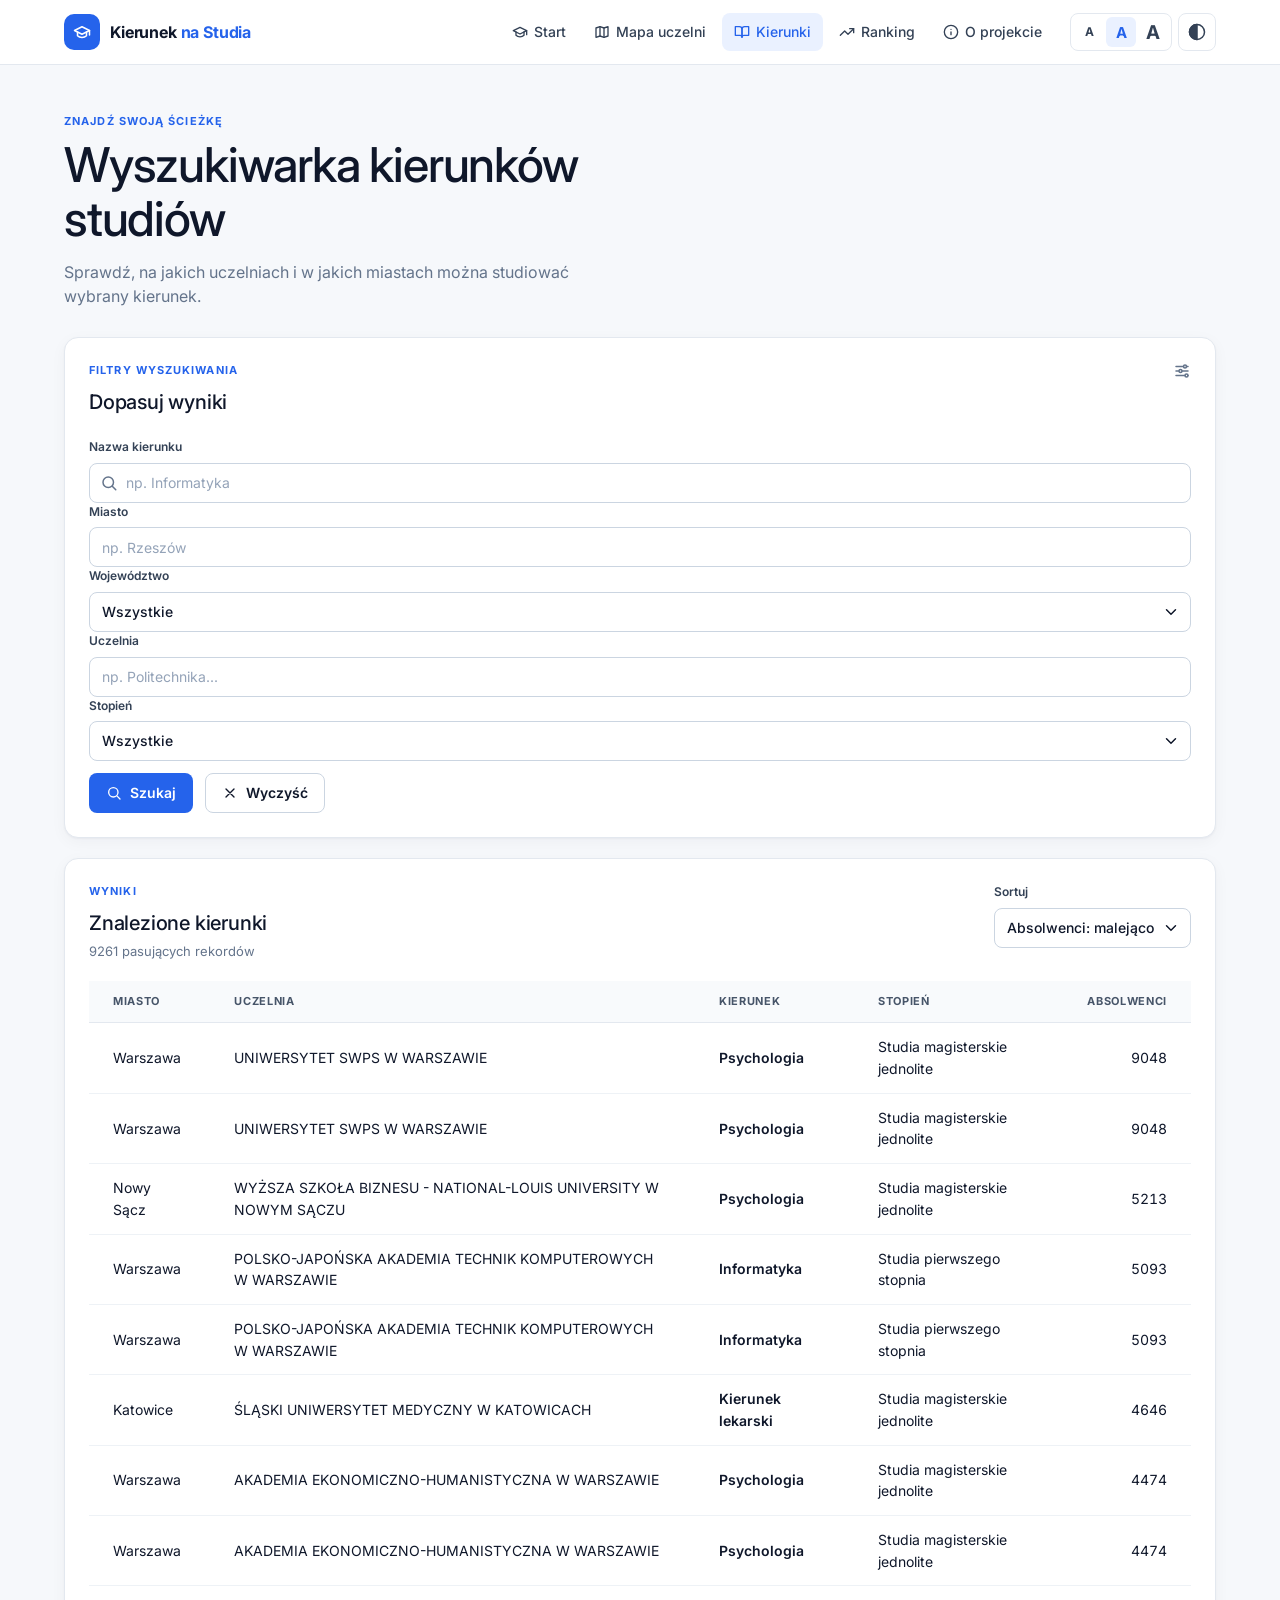
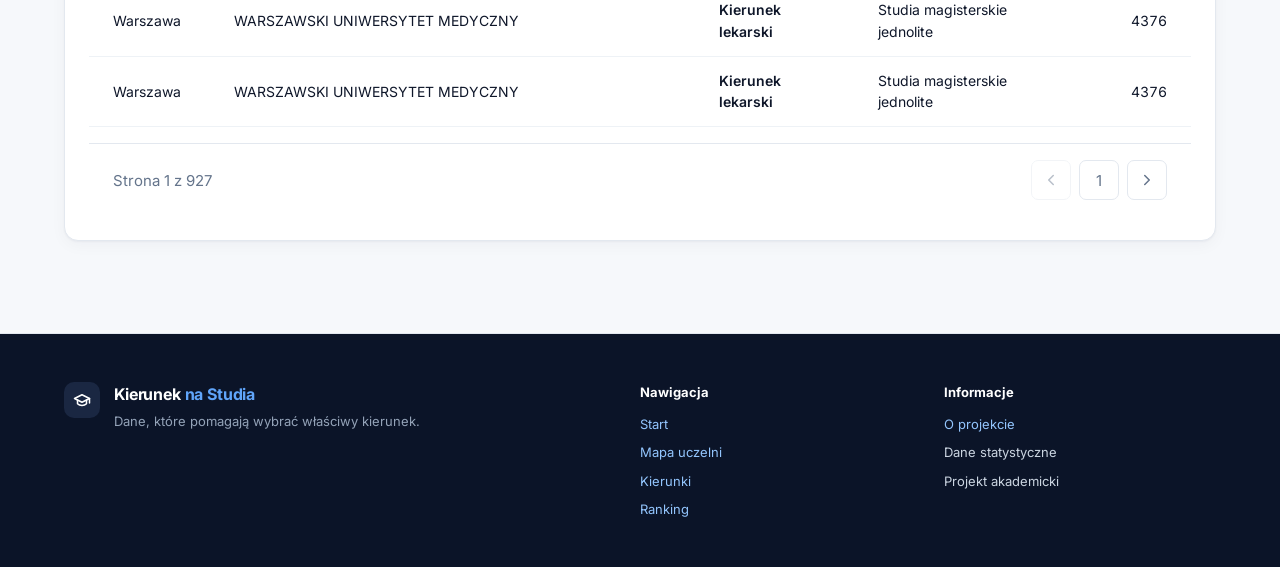
==== kierunki.html @ 45637547 "Add files via upload" ====
<!DOCTYPE html>
<html lang="pl">
<head>
  <meta charset="UTF-8" />
  <meta name="viewport" content="width=device-width, initial-scale=1.0" />
  <meta name="description" content="Wyszukiwarka kierunków studiów w Polsce – filtruj według miast, stopni oraz uczelni." />
  <meta name="theme-color" content="#2563eb" />
  <title>Kierunki studiów – Kierunek na Studia</title>
  <link rel="preconnect" href="https://fonts.googleapis.com" />
  <link rel="preconnect" href="https://fonts.gstatic.com" crossorigin />
  <link href="https://fonts.googleapis.com/css2?family=Inter:wght@400;500;600;700&display=swap" rel="stylesheet" />
  <link rel="stylesheet" href="style.css" />
</head>
<body>
  <svg xmlns="http://www.w3.org/2000/svg" style="display:none" aria-hidden="true">
    <symbol id="i-cap" viewBox="0 0 24 24"><path d="M22 10 12 5 2 10l10 5 10-5Z"/><path d="M6 12v5c3 3 9 3 12 0v-5"/><path d="M22 10v6"/></symbol>
    <symbol id="i-map" viewBox="0 0 24 24"><path d="M9 4 3 6v14l6-2 6 2 6-2V4l-6 2-6-2Z"/><path d="M9 4v14M15 6v14"/></symbol>
    <symbol id="i-book" viewBox="0 0 24 24"><path d="M2 4h6a4 4 0 0 1 4 4v12a3 3 0 0 0-3-3H2Z"/><path d="M22 4h-6a4 4 0 0 0-4 4v12a3 3 0 0 1 3-3h7Z"/></symbol>
    <symbol id="i-trend" viewBox="0 0 24 24"><path d="m22 7-8.5 8.5-5-5L2 17"/><path d="M16 7h6v6"/></symbol>
    <symbol id="i-info" viewBox="0 0 24 24"><circle cx="12" cy="12" r="10"/><path d="M12 16v-4M12 8h.01"/></symbol>
    <symbol id="i-search" viewBox="0 0 24 24"><circle cx="11" cy="11" r="7"/><path d="m21 21-4.3-4.3"/></symbol>
    <symbol id="i-x" viewBox="0 0 24 24"><path d="M18 6 6 18M6 6l12 12"/></symbol>
    <symbol id="i-file" viewBox="0 0 24 24"><path d="M14 2H6a2 2 0 0 0-2 2v16a2 2 0 0 0 2 2h12a2 2 0 0 0 2-2V8Z"/><path d="M14 2v6h6M8 13h8M8 17h5"/></symbol>
    <symbol id="i-sliders" viewBox="0 0 24 24"><path d="M4 6h10M18 6h2M4 12h4M12 12h8M4 18h12M20 18h0"/><circle cx="16" cy="6" r="2"/><circle cx="10" cy="12" r="2"/><circle cx="18" cy="18" r="2"/></symbol>
    <symbol id="i-alert" viewBox="0 0 24 24"><circle cx="12" cy="12" r="10"/><path d="M12 8v4M12 16h.01"/></symbol>
    <symbol id="i-contrast" viewBox="0 0 24 24"><circle cx="12" cy="12" r="10"/><path d="M12 2a10 10 0 0 0 0 20Z" fill="currentColor"/></symbol>
  </svg>

  <a class="skip-link" href="#main">Przejdź do treści</a>

  <header class="site-header">
    <div class="container header-inner">
      <a href="index.html" class="brand" aria-label="Kierunek na Studia – strona główna">
        <span class="brand-logo"><svg class="icon"><use href="#i-cap"/></svg></span>
        <span class="brand-name">Kierunek <span class="accent">na Studia</span></span>
      </a>
      <nav id="main-nav" class="main-nav" aria-label="Główna nawigacja">
        <a href="index.html" data-route="start"><svg class="icon"><use href="#i-cap"/></svg>Start</a>
        <a href="mapa.html" data-route="mapa"><svg class="icon"><use href="#i-map"/></svg>Mapa uczelni</a>
        <a href="kierunki.html" class="active" data-route="kierunki"><svg class="icon"><use href="#i-book"/></svg>Kierunki</a>
        <a href="ranking.html" data-route="ranking"><svg class="icon"><use href="#i-trend"/></svg>Ranking</a>
        <a href="o-projekcie.html" data-route="o-projekcie"><svg class="icon"><use href="#i-info"/></svg>O projekcie</a>
      </nav>
      <div class="header-actions">
        <div class="a11y-tools">
          <div class="text-size" role="group" aria-label="Rozmiar tekstu">
            <button type="button" data-size="small" aria-pressed="false" aria-label="Mniejszy tekst" title="Mniejszy tekst">A</button>
            <button type="button" data-size="normal" aria-pressed="true" aria-label="Domyślny rozmiar tekstu" title="Domyślny rozmiar tekstu">A</button>
            <button type="button" data-size="large" aria-pressed="false" aria-label="Większy tekst" title="Większy tekst">A</button>
          </div>
          <button type="button" class="contrast-btn" id="contrast-toggle" aria-pressed="false" aria-label="Wersja kontrastowa" title="Wersja kontrastowa">
            <svg class="icon"><use href="#i-contrast"/></svg>
          </button>
        </div>
        <button class="nav-toggle" aria-expanded="false" aria-controls="main-nav" aria-label="Otwórz menu">
          <span></span><span></span><span></span>
        </button>
      </div>
    </div>
  </header>

  <main id="main">
    <section class="page" id="page-kierunki" data-page="kierunki">
      <div class="container">
        <header class="page-head">
          <p class="eyebrow">Znajdź swoją ścieżkę</p>
          <h1 class="page-title">Wyszukiwarka kierunków studiów</h1>
          <p class="lead">Sprawdź, na jakich uczelniach i w jakich miastach można studiować wybrany kierunek.</p>
        </header>

        <div class="alert data-alert" role="status" hidden></div>

        <article class="card">
          <div class="card-head">
            <div>
              <p class="eyebrow">Filtry wyszukiwania</p>
              <h2 class="card-title">Dopasuj wyniki</h2>
            </div>
            <svg class="icon muted"><use href="#i-sliders"/></svg>
          </div>
          <form class="filters filters-major" id="major-form">
            <div class="field">
              <label for="input-kierunek">Nazwa kierunku</label>
              <div class="input-icon">
                <svg class="icon muted"><use href="#i-search"/></svg>
                <input id="input-kierunek" type="text" placeholder="np. Informatyka" />
              </div>
            </div>
            <div class="field">
              <label for="maj-city">Miasto</label>
              <input type="text" id="maj-city" list="list-miasta" placeholder="np. Rzeszów" />
              <datalist id="list-miasta"></datalist>
            </div>
            <div class="field">
              <label for="maj-woj">Województwo</label>
              <select id="maj-woj"><option value="">Wszystkie</option></select>
            </div>
            <div class="field">
              <label for="maj-uni">Uczelnia</label>
              <input type="text" id="maj-uni" list="list-uczelnie" placeholder="np. Politechnika..." />
              <datalist id="list-uczelnie"></datalist>
            </div>
            <div class="field">
              <label for="maj-deg">Stopień</label>
              <select id="maj-deg">
                <option value="">Wszystkie</option>
                <option value="I stopnia">I stopnia</option>
                <option value="II stopnia">II stopnia</option>
                <option value="Jednolite magisterskie">Jednolite magisterskie</option>
              </select></div>
            <div class="filter-actions">
              <button type="submit" class="btn btn-primary">
                <svg class="icon"><use href="#i-search"/></svg>Szukaj
              </button>
              <button type="button" class="btn btn-outline" id="maj-clear">
                <svg class="icon"><use href="#i-x"/></svg>Wyczyść
              </button>
            </div>
          </form>
        </article>

        <article class="card">
          <div class="card-head">
            <div>
              <p class="eyebrow">Wyniki</p>
              <h2 class="card-title">Znalezione kierunki</h2>
              <p class="card-sub" id="maj-count">Brak wczytanych rekordów</p>
            </div>
            <div class="field sort-field">
              <label for="maj-sort">Sortuj</label>
              <select id="maj-sort">
                <option value="students-desc">Absolwenci: malejąco</option>
                <option value="students-asc">Absolwenci: rosnąco</option>
                <option value="name-asc">Kierunek: A–Z</option>
                <option value="city-asc">Miasto: A–Z</option>
              </select>
            </div>
          </div>
          <div class="table-wrap">
            <table class="table">
              <thead><tr><th>Miasto</th><th>Uczelnia</th><th>Kierunek</th><th>Stopień</th><th class="num">Absolwenci</th></tr></thead>
              <tbody id="maj-tbody"></tbody>
            </table>
          </div>
          <div class="empty" id="maj-empty">
            <span class="empty-icon"><svg class="icon"><use href="#i-file"/></svg></span>
            <p class="empty-title">Brak pasujących kierunków</p>
            <p class="empty-text">Zmień filtry lub dodaj źródłowy plik danych.</p>
          </div>
          <div class="pagination" data-pager="maj"></div>
        </article>
      </div>
    </section>
  </main>

  <footer class="site-footer">
    <div class="container footer-inner">
      <div class="footer-brand">
        <span class="brand-logo dark"><svg class="icon"><use href="#i-cap"/></svg></span>
        <div>
          <p class="brand-name light">Kierunek <span class="accent">na Studia</span></p>
          <p class="footer-text">Dane, które pomagają wybrać właściwy kierunek.</p>
        </div>
      </div>
      <nav aria-label="Nawigacja w stopce">
        <h2 class="footer-heading">Nawigacja</h2>
        <ul>
          <li><a href="index.html">Start</a></li>
          <li><a href="mapa.html">Mapa uczelni</a></li>
          <li><a href="kierunki.html">Kierunki</a></li>
          <li><a href="ranking.html">Ranking</a></li>
        </ul>
      </nav>
      <div>
        <h2 class="footer-heading">Informacje</h2>
        <ul>
          <li><a href="o-projekcie.html">O projekcie</a></li>
          <li><span>Dane statystyczne</span></li>
          <li><span>Projekt akademicki</span></li>
        </ul>
      </div>
    </div>
  </footer>

  <template id="alert-template">
    <svg class="icon"><use href="#i-alert"/></svg>
    <div>
      <p class="alert-title">Plik danych nie jest jeszcze dostępny</p>
      <p class="alert-text">Nie udało się wczytać pliku <code>dane_studenci.json</code>. Umieść go obok strony i uruchom ją przez lokalny serwer.</p>
    </div>
  </template>

  <script src="scrypt.js" defer></script>
</body>
</html>
---- style.css ----
:root {
  --bg: #f6f8fb;
  --surface: #ffffff;
  --border: #e3e8ef;
  --text: #0f172a;
  --muted: #64748b;
  --primary: #2563eb;
  --primary-dark: #1d4ed8;
  --primary-soft: #eaf1ff;
  --success: #16a34a;
  --warn-bg: #fff9e6;
  --warn-border: #f5d77a;
  --warn-text: #92400e;
  --danger: #dc2626;
  --footer: #0b1428;
  --radius: 14px;
  --radius-sm: 8px;
  --shadow: 0 1px 2px rgba(15, 23, 42, 0.04), 0 4px 16px rgba(15, 23, 42, 0.04);
  --text-scale: 1;
}

/* ROZMIARY CZCIONKI DLA Dostępności (obsługiwane przez HTML class="font-...") */
html.font-small { font-size: 14px; }
html.font-normal { font-size: 16px; }
html.font-large { font-size: 18px; }

html[data-text-size="small"] { --text-scale: 0.9; }
html[data-text-size="large"] { --text-scale: 1.2; }

*, *::before, *::after { box-sizing: border-box; }

html { scroll-behavior: smooth; }

body {
  margin: 0;
  font-family: "Inter", system-ui, -apple-system, "Segoe UI", sans-serif;
  font-size: calc(15px * var(--text-scale));
  line-height: 1.55;
  color: var(--text);
  background: var(--bg);
  display: flex;
  flex-direction: column;
  min-height: 100vh;
  -webkit-font-smoothing: antialiased;
}

main { flex: 1; }

h1, h2, h3, p { margin: 0; }
a { color: inherit; text-decoration: none; }
button, input, select, textarea { font: inherit; color: inherit; }
code {
  font-family: ui-monospace, SFMono-Regular, Menlo, monospace;
  font-size: 0.85em;
  background: #eef2f7;
  padding: 1px 6px;
  border-radius: 4px;
}

.sr-only {
  position: absolute; width: 1px; height: 1px; padding: 0; margin: -1px;
  overflow: hidden; clip: rect(0, 0, 0, 0); white-space: nowrap; border: 0;
}

.skip-link {
  position: absolute; left: 16px; top: -48px; z-index: 100;
  background: var(--primary); color: #fff; padding: 8px 14px; border-radius: var(--radius-sm);
}
.skip-link:focus { top: 12px; }

:focus-visible { outline: 2px solid var(--primary); outline-offset: 2px; }

.icon {
  width: 18px; height: 18px; flex-shrink: 0;
  fill: none; stroke: currentColor; stroke-width: 2;
  stroke-linecap: round; stroke-linejoin: round;
}
.icon.muted { color: var(--muted); }

.container { width: 100%; max-width: calc(50vw + 560px); margin: 0 auto; padding: 0 24px; }

/* ---------- Header ---------- */
.site-header {
  position: sticky; top: 0; z-index: 50;
  background: rgba(255, 255, 255, 0.95);
  backdrop-filter: blur(8px);
  border-bottom: 1px solid var(--border);
}
.header-inner { display: flex; align-items: center; justify-content: space-between; height: 64px; position: relative; }

.brand { display: flex; align-items: center; gap: 10px; font-weight: 700; flex-shrink: 0; }
.brand-logo {
  width: 36px; height: 36px; border-radius: 10px;
  background: var(--primary); color: #fff;
  display: grid; place-items: center;
}
.brand-logo.dark { background: #1a2742; }
.brand-name { font-size: calc(16px * var(--text-scale)); font-weight: 700; letter-spacing: -0.01em; }
.brand-name.light { color: #fff; }
.accent { color: var(--primary); }
.site-footer .accent { color: #60a5fa; }

.main-nav { display: flex; gap: 4px; margin-left: auto; }

.header-actions { display: flex; align-items: center; gap: 8px; margin-left: 16px; }
.a11y-tools { display: flex; align-items: center; gap: 6px; }
.text-size {
  display: flex; align-items: center; gap: 2px; padding: 3px;
  border: 1px solid var(--border); border-radius: var(--radius-sm); background: var(--surface);
}
.text-size button, .contrast-btn {
  display: grid; place-items: center; min-width: 30px; height: 30px; padding: 0 4px;
  border: 0; border-radius: 6px; background: transparent; cursor: pointer;
  font-weight: 700; line-height: 1; color: #334155;
  transition: background-color .15s, color .15s;
}
.text-size button[data-size="small"] { font-size: 12px; }
.text-size button[data-size="normal"] { font-size: 15px; }
.text-size button[data-size="large"] { font-size: 19px; }
.text-size button:hover, .contrast-btn:hover { background: #f1f5f9; }
.text-size button[aria-pressed="true"], .contrast-btn[aria-pressed="true"] { background: var(--primary-soft); color: var(--primary); }
.contrast-btn { width: 38px; height: 38px; border: 1px solid var(--border); border-radius: var(--radius-sm); background: var(--surface); }

.main-nav a {
  display: flex; align-items: center; gap: 6px;
  padding: 8px 12px; border-radius: var(--radius-sm);
  font-size: calc(14px * var(--text-scale)); font-weight: 500; color: #334155;
  transition: background-color .15s, color .15s;
}
.main-nav a .icon { width: 16px; height: 16px; }
.main-nav a:hover { background: #f1f5f9; }
.main-nav a.active { background: var(--primary-soft); color: var(--primary); }

.nav-toggle {
  display: none; width: 40px; height: 40px; border: 1px solid var(--border);
  background: var(--surface); border-radius: var(--radius-sm); cursor: pointer;
  flex-direction: column; justify-content: center; align-items: center; gap: 4px;
}
.nav-toggle span { width: 18px; height: 2px; background: var(--text); border-radius: 2px; transition: transform .2s, opacity .2s; }
.nav-toggle.active span:nth-child(1) { transform: translateY(6px) rotate(45deg); }
.nav-toggle.active span:nth-child(2) { opacity: 0; }
.nav-toggle.active span:nth-child(3) { transform: translateY(-6px) rotate(-45deg); }

/* ---------- Page heads ---------- */
.page { padding: 48px 0 72px; }
.page-head { margin-bottom: 28px; max-width: 680px; }
.eyebrow {
  font-size: calc(11px * var(--text-scale)); font-weight: 700; letter-spacing: 0.1em;
  text-transform: uppercase; color: var(--primary); margin-bottom: 8px;
}
.page-title, .hero-title {
  font-size: calc(clamp(32px, 4.5vw, 48px) * var(--text-scale));
  font-weight: 500; letter-spacing: -0.025em; line-height: 1.12;
  margin-bottom: 14px;
}
.lead { color: var(--muted); font-size: calc(16px * var(--text-scale)); max-width: 560px; }

/* ---------- Hero ---------- */
.hero { display: grid; grid-template-columns: 1.15fr 1fr; gap: 40px; align-items: center; margin-bottom: 32px; }
.hero-search {
  display: flex; align-items: center; gap: 10px;
  margin-top: 24px; padding: 8px 8px 8px 16px;
  background: var(--surface); border: 1px solid var(--border);
  border-radius: 12px; box-shadow: var(--shadow); max-width: 560px;
}
.hero-search input[type="search"] { flex: 1; border: 0; box-shadow: none; outline: 0; background: transparent; min-width: 0; height: 34px; padding: 0; }
.hero-search:focus-within { border-color: var(--primary); box-shadow: 0 0 0 3px rgba(37, 99, 235, 0.15); }
.hero-checks { list-style: none; display: flex; flex-wrap: wrap; gap: 18px; padding: 0; margin: 16px 0 0; font-size: calc(13px * var(--text-scale)); color: #334155; }
.hero-checks li { display: flex; align-items: center; gap: 6px; }
.hero-checks .icon { width: 15px; height: 15px; color: var(--success); }

.hero-art { position: relative; height: 340px; display: grid; place-items: center; }
.ring { position: absolute; border-radius: 50%; border: 1.5px dashed #c7d6f5; }
.ring-1 { width: 320px; height: 320px; }
.ring-2 { width: 220px; height: 220px; border-style: solid; border-color: #e2eafa; background: radial-gradient(circle, #f2f6ff 0%, transparent 70%); }
.hero-tile {
  position: relative; width: 130px; height: 130px; border-radius: 30px;
  background: linear-gradient(145deg, #3b82f6, #1d4ed8);
  display: grid; place-items: center; color: #fff;
  box-shadow: 0 24px 50px -12px rgba(37, 99, 235, 0.55);
  transform: rotate(-6deg);
}
.hero-tile .icon { width: 44px; height: 44px; transform: rotate(6deg); }
.chip {
  position: absolute; display: flex; align-items: center; gap: 6px;
  background: var(--surface); border: 1px solid var(--border);
  padding: 7px 12px; border-radius: 10px; font-size: calc(12px * var(--text-scale)); font-weight: 600;
  box-shadow: var(--shadow);
  animation: float 5s ease-in-out infinite;
}
.chip .icon { width: 15px; height: 15px; color: var(--primary); }
.chip-1 { top: 30px; left: 6%; }
.chip-2 { top: 90px; right: 2%; animation-delay: -1.5s; }
.chip-3 { bottom: 40px; right: 18%; animation-delay: -3s; }
@keyframes float { 50% { transform: translateY(-6px); } }
@media (prefers-reduced-motion: reduce) { .chip { animation: none; } }

/* ---------- Alert ---------- */
.alert {
  display: flex; gap: 12px; align-items: flex-start;
  background: var(--warn-bg); border: 1px solid var(--warn-border);
  border-radius: 12px; padding: 14px 18px; margin-bottom: 24px;
}
.alert[hidden] { display: none; }
.alert > .icon { color: #d97706; margin-top: 2px; }
.alert-title { font-weight: 600; color: var(--warn-text); }
.alert-text { font-size: calc(13px * var(--text-scale)); color: #78552b; }
.alert-text code { background: rgba(217, 119, 6, 0.12); }


.card {
  background: var(--surface); border: 1px solid var(--border);
  border-radius: var(--radius); box-shadow: var(--shadow);
  padding: 24px; margin-bottom: 20px;
}
.card-flush { padding: 0; }
.card-body { padding: 24px; }
.card-head { display: flex; justify-content: space-between; align-items: flex-start; gap: 16px; margin-bottom: 20px; }
.card-title { font-size: calc(20px * var(--text-scale)); font-weight: 500; letter-spacing: -0.01em; }
.card-sub { font-size: calc(13px * var(--text-scale)); color: var(--muted); margin-top: 2px; }
.badge {
  background: var(--primary-soft); color: var(--primary);
  font-size: calc(12px * var(--text-scale)); font-weight: 600; padding: 4px 10px; border-radius: 999px;
}
.accent-icon { color: var(--primary); }

/* ---------- Start grid ---------- */
.start-grid { display: grid; grid-template-columns: minmax(0, 1fr) 320px; gap: 20px; align-items: start; }
.start-grid > .card { padding: 0; overflow: hidden; }
.start-grid > .card > .card-head { padding: 24px 24px 0; }
.side { display: flex; flex-direction: column; gap: 14px; }
.stat-card {
  display: flex; align-items: center; gap: 14px;
  background: var(--surface); border: 1px solid var(--border);
  border-radius: var(--radius); box-shadow: var(--shadow); padding: 18px 20px;
}
.stat-icon {
  width: 38px; height: 38px; border-radius: 10px; display: grid; place-items: center;
  background: var(--primary-soft); color: var(--primary);
}
.stat-label { font-size: calc(12px * var(--text-scale)); color: var(--muted); }
.stat-value { font-size: calc(18px * var(--text-scale)); font-weight: 700; letter-spacing: -0.01em; }
.top3-card { margin-bottom: 0; }
.top3-card .rank-chart { grid-template-columns: repeat(3, minmax(0, 1fr)); gap: 8px; }
.top3-card .rank-chart .rank-item { grid-template-rows: 18px 112px 20px minmax(3.2em, auto); gap: 4px; padding: 8px 2px; }
.top3-card .rank-chart .rank-name { overflow: hidden; text-overflow: ellipsis; white-space: nowrap; }

/* ---------- Forms / Filters ---------- */
.filters-grid {
  display: grid;
  grid-template-columns: repeat(auto-fit, minmax(200px, 1fr));
  gap: 16px;
  margin-bottom: 20px;
}
.filter-group { display: flex; flex-direction: column; gap: 6px; }
.filter-group label { font-size: calc(13px * var(--text-scale)); font-weight: 600; color: #334155; }
.filters-uni {
  display: grid;
  grid-template-columns: repeat(auto-fit, minmax(min(100%, 180px), 1fr));
  align-items: end;
  gap: 16px;
  padding: 24px;
}
.filters-uni .field-btn button { width: 100%; }
.filter-actions { display: flex; gap: 12px; margin-top: 12px; }

.field { display: flex; flex-direction: column; gap: 6px; min-width: 0; border: 0; padding: 0; margin: 0; }
.field label, .field legend { font-size: calc(12px * var(--text-scale)); font-weight: 600; color: #334155; padding: 0; }
.field legend { margin-bottom: 8px; }

input[type="text"], input[type="email"], input[type="search"], select, textarea {
  width: 100%; height: 40px; padding: 0 12px;
  background: var(--surface); border: 1px solid #cbd5e1; border-radius: var(--radius-sm);
  font-size: calc(14px * var(--text-scale)); transition: border-color .15s, box-shadow .15s;
}
textarea { height: auto; padding: 10px 12px; resize: vertical; min-height: 100px; }
select {
  appearance: none; cursor: pointer; font-weight: 500; padding-right: 36px;
  background-image: url("data:image/svg+xml,%3Csvg xmlns='http://www.w3.org/2000/svg' viewBox='0 0 24 24' fill='none' stroke='%230f172a' stroke-width='2' stroke-linecap='round'%3E%3Cpath d='m6 9 6 6 6-6'/%3E%3C/svg%3E");
  background-repeat: no-repeat; background-position: right 10px center; background-size: 18px;
}
select:disabled { background-color: #f8fafc; color: var(--muted); cursor: not-allowed; }
input:focus, select:focus, textarea:focus { outline: none; border-color: var(--primary); box-shadow: 0 0 0 3px rgba(37, 99, 235, 0.15); }
input::placeholder, textarea::placeholder { color: #94a3b8; }
.error { color: var(--danger); font-size: calc(12px * var(--text-scale)); min-height: 1em; margin: 0; }
.error:empty { display: none; }
.invalid { border-color: var(--danger) !important; }
.invalid:focus { box-shadow: 0 0 0 3px rgba(220, 38, 38, 0.16); }
.radio-group[aria-invalid="true"], .stars[aria-invalid="true"] { outline: 1px solid var(--danger); outline-offset: 4px; border-radius: var(--radius-sm); }

.input-with-icon, .input-icon { position: relative; width: 100%; }
.input-with-icon .input-icon { position: absolute; left: 11px; top: 50%; transform: translateY(-50%); width: 16px; height: 16px; color: var(--muted); }
.input-with-icon input { padding-left: 34px; }
.input-icon > .icon { position: absolute; left: 11px; top: 50%; transform: translateY(-50%); pointer-events: none; }
.input-icon input { padding-left: 36px; }

.btn {
  display: inline-flex; align-items: center; justify-content: center; gap: 8px;
  height: 40px; padding: 0 16px; border-radius: var(--radius-sm);
  font-size: calc(14px * var(--text-scale)); font-weight: 600; cursor: pointer; border: 1px solid transparent;
  transition: background-color .15s, border-color .15s;
}
.btn .icon { width: 16px; height: 16px; }
.btn-sm { height: 34px; padding: 0 14px; font-size: calc(13px * var(--text-scale)); }
.btn-primary { background: var(--primary); color: #fff; }
.btn-primary:hover { background: var(--primary-dark); }
.btn-secondary, .btn-outline { background: var(--surface); border-color: #cbd5e1; }
.btn-secondary:hover, .btn-outline:hover { background: #f8fafc; }
.btn-block { width: 100%; margin-top: 16px; }

/* ---------- Table ---------- */
.table-wrap { overflow-x: auto; width: 100%; }
.table { width: 100%; border-collapse: collapse; font-size: calc(14px * var(--text-scale)); min-width: 600px; }
.table th {
  text-align: left; font-size: calc(11px * var(--text-scale)); font-weight: 700; letter-spacing: 0.06em;
  text-transform: uppercase; color: #475569; background: #f8fafc;
  padding: 12px 24px; border-bottom: 1px solid var(--border); white-space: nowrap;
}
.table td { padding: 13px 24px; border-bottom: 1px solid #eef2f6; }
.table tbody tr:hover { background: #fafcff; }
.table .num { text-align: right; font-variant-numeric: tabular-nums; }
.table td.strong { font-weight: 600; }

/* ---------- Empty state ---------- */
.empty { text-align: center; padding: 40px 24px; }
.empty[hidden] { display: none; }
.empty-icon {
  width: 36px; height: 36px; border-radius: 10px; margin: 0 auto 12px;
  display: grid; place-items: center; background: var(--primary-soft); color: var(--primary);
}
.empty-icon .icon { width: 18px; height: 18px; }
.empty-title { font-weight: 600; margin-bottom: 4px; }
.empty-text { font-size: calc(13px * var(--text-scale)); color: var(--muted); max-width: 300px; margin: 0 auto; }

/* ---------- Map SVG Component ---------- */
.map-grid { display: grid; grid-template-columns: minmax(0, 1.65fr) minmax(0, 1fr); gap: 20px; align-items: start; }
.map-grid > * { min-width: 0; }
.region-detail { max-height: min(72vh, 760px); overflow-y: auto; overscroll-behavior: contain; }
.map-area { width: 100%; min-width: 0; }
.svg-map-wrapper { position: relative; width: min(100%, 600px); max-width: 100%; aspect-ratio: 497 / 463; margin: 0 auto; }
.map-object { display: block; width: 100%; height: 100%; object-fit: contain; border: 0; }
.map-tooltip {
  position: absolute;
  display: none;
  background: rgba(15, 23, 42, 0.65);
  color: #ffffff;
  padding: 10px 14px;
  border-radius: 8px;
  font-size: 0.85rem;
  pointer-events: none;
  z-index: 100;
  box-shadow: 0 10px 15px -3px rgba(0, 0, 0, 0.2);
  max-width: min(420px, calc(100% - 16px));
  max-height: min(320px, calc(100% - 16px));
  overflow: auto;
}
.map-tooltip h4 { margin: 0 0 6px 0; color: #60a5fa; font-size: 0.95rem; }
.map-tooltip ul { margin: 0; padding-left: 16px; }
.map-tooltip p { margin: 0; }

/* ---------- About & Features ---------- */
.about-hero {
  display: flex; justify-content: space-between; align-items: center; gap: 32px; padding: 40px;
  background: linear-gradient(120deg, #ffffff 40%, #f1f6ff);
  border-radius: var(--radius); border: 1px solid var(--border);
}
.about-title { font-size: calc(clamp(22px, 2.6vw, 28px) * var(--text-scale)); font-weight: 500; letter-spacing: -0.015em; margin: 18px 0 8px; }
.year-badge {
  flex-shrink: 0; width: 150px; height: 110px; border-radius: 16px;
  background: var(--primary); color: #fff;
  display: flex; flex-direction: column; justify-content: center; align-items: center;
  box-shadow: 0 20px 40px -14px rgba(37, 99, 235, 0.6);
}
.year-badge span { font-size: calc(12px * var(--text-scale)); opacity: 0.9; }
.year-badge strong { font-size: calc(34px * var(--text-scale)); font-weight: 700; letter-spacing: -0.02em; }

.feature-grid { display: grid; grid-template-columns: repeat(4, 1fr); gap: 16px; margin-bottom: 20px; }
.feature h3 { font-size: calc(15px * var(--text-scale)); font-weight: 600; margin: 16px 0 6px; }
.feature p { font-size: calc(13px * var(--text-scale)); color: var(--muted); }

/* ---------- Footer ---------- */
.site-footer { background: var(--footer); color: #cbd5e1; padding: 48px 0; margin-top: auto; }
.site-footer { border-top: 1px solid var(--border); }
.footer-inner { display: grid; grid-template-columns: 2fr 1fr 1fr; gap: 32px; }
.footer-brand { display: flex; gap: 14px; align-items: flex-start; }
.footer-text { font-size: calc(13px * var(--text-scale)); color: #94a3b8; margin-top: 4px; }
.footer-heading { font-size: calc(13px * var(--text-scale)); font-weight: 700; color: #fff; margin-bottom: 12px; }
.site-footer ul { list-style: none; margin: 0; padding: 0; display: flex; flex-direction: column; gap: 8px; font-size: calc(13px * var(--text-scale)); }
.site-footer a { color: #93c5fd; }
.site-footer a:hover { color: #fff; }

.tabs {
  display: flex;
  flex-wrap: wrap;
  justify-content: center;
  gap: 6px;
  width: fit-content;
  max-width: calc(100% - 32px);
  padding: 8px;
  margin: 20px auto;
  background: #e9eef5;
  border-radius: 10px;
}
.tabs [role="tab"] {
  display: inline-flex;
  align-items: center;
  justify-content: center;
  gap: 8px;
  min-height: 42px;
  padding: 8px 14px;
  border: 1px solid transparent;
  border-radius: 7px;
  background: transparent;
  color: #334155;
  font-weight: 600;
  cursor: pointer;
}
.tabs [role="tab"][aria-selected="true"] {
  background: #ffffff;
  border-color: #cbd5e1;
  color: #1d4ed8;
  box-shadow: 0 1px 2px rgba(15, 23, 42, 0.08);
}
.pagination {
  display: flex;
  align-items: center;
  justify-content: space-between;
  gap: 16px;
  margin-top: 16px;
  padding: 16px 24px;
  border-top: 1px solid var(--border);
  color: var(--muted);
}
.pager-btns { display: inline-flex; gap: 8px; }
.pagination button {
  display: grid;
  place-items: center;
  width: 40px;
  height: 40px;
  padding: 0;
  border: 1px solid var(--border);
  border-radius: 7px;
  background: var(--surface);
  cursor: pointer;
}
.pagination button:disabled { cursor: default; opacity: 0.45; }

/* ---------- Media Queries / Responsywność ---------- */
@media (max-width: 1080px) {
  .nav-toggle { display: flex; }
  
  .main-nav {
    display: none;
    position: absolute;
    top: 64px;
    left: 0;
    right: 0;
    flex-direction: column;
    background: var(--surface);
    border-bottom: 1px solid var(--border);
    padding: 16px;
    gap: 8px;
    box-shadow: 0 10px 15px -3px rgba(0, 0, 0, 0.1);
    z-index: 1000;
  }
  
  .main-nav.open { display: flex !important; }
  .main-nav a { padding: 12px 16px; font-size: 1rem; width: 100%; }
}

@media (max-width: 768px) {
  .hero { grid-template-columns: 1fr; }
  .hero-art { height: 260px; }
  .start-grid, .map-grid { grid-template-columns: 1fr; }
  .map-area {
    max-height: min(65vh, 540px);
    overflow: auto;
    overscroll-behavior: contain;
    -webkit-overflow-scrolling: touch;
  }
  .svg-map-wrapper { width: 520px; max-width: none; margin: 0; }
  .map-area:focus-visible { outline: 2px solid var(--primary); outline-offset: -2px; }
  .feature-grid { grid-template-columns: 1fr 1fr; }
  .footer-inner { grid-template-columns: 1fr; gap: 24px; }
}

@media (max-width: 600px) {
  .container { padding: 0 16px; }
  .page { padding: 32px 0 48px; }
  .feature-grid { grid-template-columns: 1fr; }
  .about-hero { flex-direction: column; align-items: flex-start; padding: 24px; }
  .hero-art { display: none; }
  .card-head { flex-wrap: wrap; }
  .brand-name { font-size: 1rem; }
  .a11y-tools { gap: 2px; }
  .tabs { display: grid; grid-template-columns: 1fr; width: 100%; max-width: 100%; margin: 12px auto; }
  .tabs [role="tab"] { justify-content: flex-start; }
  .pagination { padding: 14px 16px; }
}

@media (max-width: 420px) {
  .brand-name { display: none; }
}

/* ---------- WERSJA WYSOKOKONTRASTOWA (HIGH CONTRAST) ---------- */
.rank-list { list-style: none; margin: 0; padding: 0; }
.rank-chart {
  display: grid;
  grid-template-columns: repeat(5, minmax(0, 1fr));
  align-items: stretch;
  gap: 16px;
  margin: 0;
  padding: 0;
}
.rank-chart .rank-item {
  display: grid;
  grid-template-rows: 18px 150px 22px minmax(3.2em, auto);
  align-items: end;
  gap: 6px;
  min-width: 0;
  padding: 12px 4px;
}
.rank-chart .rank-pos { text-align: center; color: var(--muted); font-variant-numeric: tabular-nums; }
.rank-chart .rank-main { grid-row: 4; min-width: 0; align-self: start; text-align: center; }
.rank-name { font-weight: 600; overflow-wrap: anywhere; }
.rank-meta { color: var(--muted); font-size: calc(12px * var(--text-scale)); }
.rank-chart .rank-bar {
  grid-row: 2;
  display: flex;
  align-items: flex-end;
  justify-content: center;
  width: 100%;
  height: 150px;
  overflow: hidden;
  border-bottom: 1px solid var(--border);
}
.rank-chart .rank-bar span { display: block; width: min(64%, 56px); min-height: 2px; background: var(--primary); border-radius: 4px 4px 0 0; }
.rank-chart .rank-value { grid-row: 3; text-align: center; font-weight: 700; font-variant-numeric: tabular-nums; white-space: nowrap; }
.stars { display: flex; align-items: center; gap: 4px; }
.stars button { display: grid; place-items: center; padding: 4px; border: 0; background: transparent; color: #64748b; cursor: pointer; }
.stars button .icon { width: 28px; height: 28px; }
.stars button.on { color: #d97706; }
.stars button.on .icon { fill: currentColor; }
.stars button:focus-visible { outline: 2px solid var(--primary); outline-offset: 2px; }
.stars-current { min-height: 1.5em; color: var(--muted); font-size: calc(13px * var(--text-scale)); }
@media (max-width: 900px) {
  .rank-chart:not(#top3-list) { grid-template-columns: repeat(3, minmax(0, 1fr)); }
}
@media (max-width: 600px) {
  .rank-chart { grid-auto-columns: minmax(112px, 1fr); grid-auto-flow: column; overflow-x: auto; gap: 10px; padding-bottom: 12px; scroll-snap-type: x proximity; }
  .rank-chart:not(#top3-list) { grid-template-columns: none; }
  .rank-chart .rank-item { scroll-snap-align: start; }
}

html.high-contrast,
body.high-contrast {
  --bg: #242424 !important;
  --surface: #303030 !important;
  --border: #ffd400 !important;
  --text: #ffffff !important;
  --muted: #e5e5e5 !important;
  --primary: #ffd400 !important;
  --primary-dark: #ffe033 !important;
  --primary-soft: #3a3500 !important;
  --footer: #1c1c1c !important;
  --shadow: none !important;
  color-scheme: dark;
}

body.high-contrast *:not(svg):not(svg *) {
  background-color: #303030 !important;
  color: #ffffff !important;
  border-color: #ffd400 !important;
  box-shadow: none !important;
  text-shadow: none !important;
}

body.high-contrast a,
body.high-contrast .accent,
body.high-contrast .eyebrow,
body.high-contrast h1 .accent {
  color: #ffff00 !important;
}

body.high-contrast a:hover {
  text-decoration: underline !important;
}

body.high-contrast .btn-primary,
body.high-contrast .main-nav a.active,
body.high-contrast [aria-pressed="true"] {
  background-color: #ffd400 !important;
  color: #000000 !important;
  border-color: #ffd400 !important;
}

body.high-contrast .rank-bar { background-color: #454545 !important; }
body.high-contrast .rank-bar span { background-color: #ffd400 !important; }
body.high-contrast .tabs {
  background-color: #242424 !important;
  border: 1px solid #ffd400 !important;
}
body.high-contrast .tabs [role="tab"] {
  background-color: #303030 !important;
  color: #ffffff !important;
}
body.high-contrast .tabs [role="tab"][aria-selected="true"] {
  background-color: #ffd400 !important;
  color: #242424 !important;
}
body.high-contrast .site-footer { border-top: 3px solid #ffd400 !important; }
body.high-contrast .nav-toggle {
  background-color: #303030 !important;
  border-color: #ffd400 !important;
}
body.high-contrast .nav-toggle span { background-color: #ffd400 !important; }

body.high-contrast .about-hero {
  background-image: none !important;
  background-color: #303030 !important;
  border-color: #ffd400 !important;
}

body.high-contrast #map-wrapper,
body.high-contrast #poland-map {
  background-color: #242424 !important;
}

body.high-contrast #region-detail,
body.high-contrast #map-tooltip {
  background-color: rgba(48, 48, 48, 0.84) !important;
  color: #ffffff !important;
  border-color: #ffd400 !important;
}

body.high-contrast #region-detail * {
  background-color: transparent !important;
  color: #ffffff !important;
}

body.high-contrast #map-tooltip h4,
body.high-contrast #region-detail .eyebrow {
  color: #ffd400 !important;
}
body.high-contrast .error { color: #ffd400 !important; }
body.high-contrast .stars button.on { color: #ffd400 !important; }
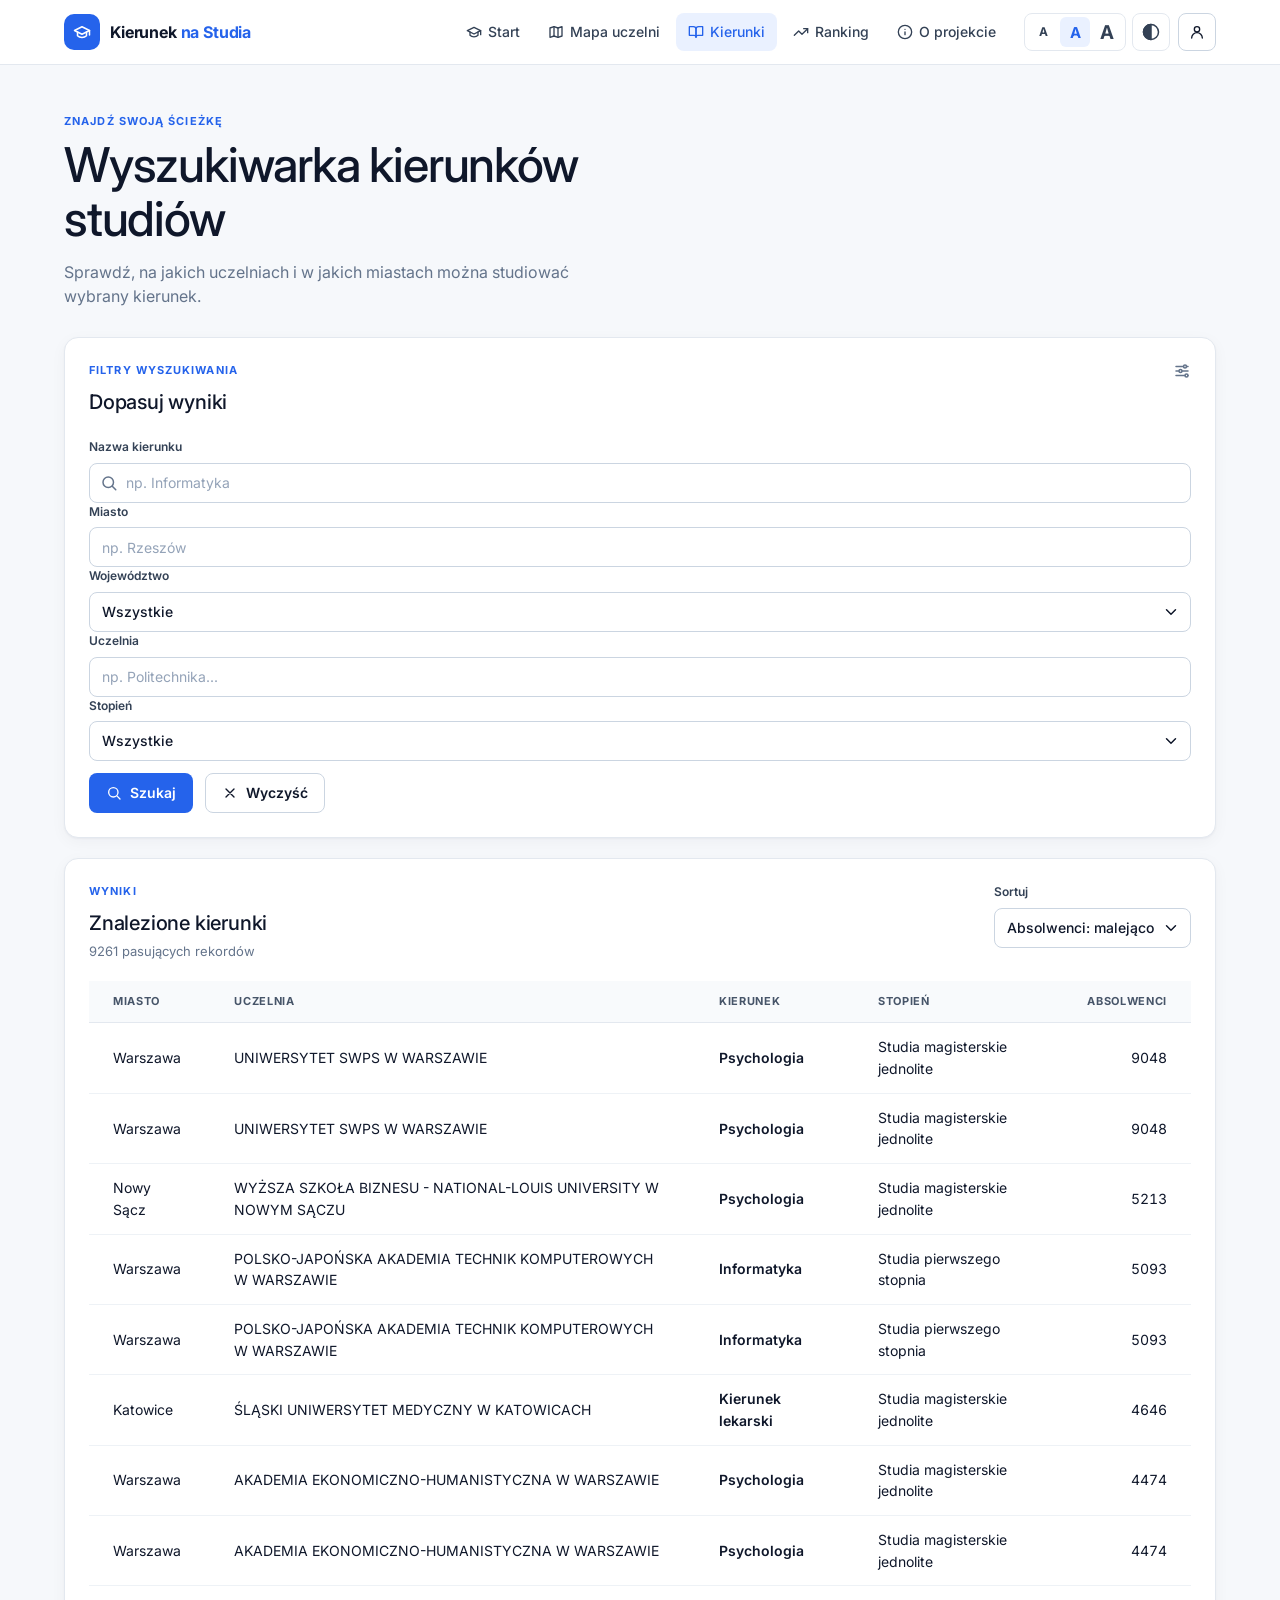
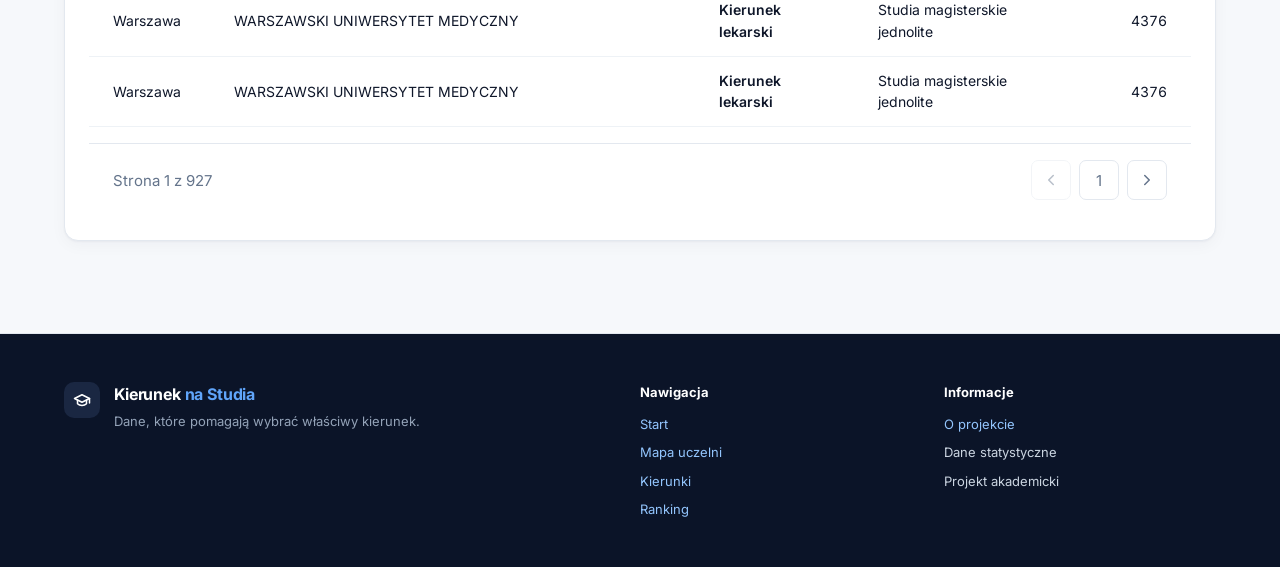
==== commit fc14d873: "dodanie logowania" ====
--- a/kierunki.html
+++ b/kierunki.html
@@ -52,6 +52,10 @@
             <svg class="icon"><use href="#i-contrast"/></svg>
           </button>
         </div>
+        <a href="logowanie.html" class="btn btn-outline btn-sm auth-link" data-auth-link>
+          <svg class="icon" viewBox="0 0 24 24" aria-hidden="true"><circle cx="12" cy="8" r="4"/><path d="M4 21a8 8 0 0 1 16 0"/></svg>
+          <span class="auth-link-label">Zaloguj się</span>
+        </a>
         <button class="nav-toggle" aria-expanded="false" aria-controls="main-nav" aria-label="Otwórz menu">
           <span></span><span></span><span></span>
         </button>
--- a/style.css
+++ b/style.css
@@ -268,7 +268,7 @@
 .field label, .field legend { font-size: calc(12px * var(--text-scale)); font-weight: 600; color: #334155; padding: 0; }
 .field legend { margin-bottom: 8px; }
 
-input[type="text"], input[type="email"], input[type="search"], select, textarea {
+input[type="text"], input[type="email"], input[type="search"], input[type="password"], select, textarea {
   width: 100%; height: 40px; padding: 0 12px;
   background: var(--surface); border: 1px solid #cbd5e1; border-radius: var(--radius-sm);
   font-size: calc(14px * var(--text-scale)); transition: border-color .15s, box-shadow .15s;
@@ -643,4 +643,56 @@
   color: #ffd400 !important;
 }
 body.high-contrast .error { color: #ffd400 !important; }
-body.high-contrast .stars button.on { color: #ffd400 !important; }+body.high-contrast .stars button.on { color: #ffd400 !important; }
+
+/* ---------- Logowanie / rejestracja (logowanie.html + przycisk w nagłówku) ---------- */
+.auth-link { height: 38px; flex-shrink: 0; white-space: nowrap; }
+/* Gdy w nagłówku jest ciasno, zostaje sama ikona (etykieta nadal czytana przez czytnik ekranu) */
+@media (min-width: 1081px) and (max-width: 1280px), (max-width: 600px) {
+  .auth-link { width: 38px; padding: 0; }
+  .auth-link-label {
+    position: absolute; width: 1px; height: 1px; padding: 0; margin: -1px;
+    overflow: hidden; clip: rect(0, 0, 0, 0); white-space: nowrap; border: 0;
+  }
+}
+
+.auth-card { max-width: 420px; margin: 0 auto; padding: 32px; }
+.auth-card .card-title { margin-bottom: 20px; text-align: center; }
+.auth-panel[hidden], .auth-logged[hidden] { display: none; }
+
+.auth-form { display: flex; flex-direction: column; gap: 16px; }
+.auth-form .btn-block { margin-top: 4px; }
+.auth-row { display: grid; grid-template-columns: 1fr 1fr; gap: 12px; }
+@media (max-width: 420px) { .auth-row { grid-template-columns: 1fr; gap: 16px; } }
+
+.pw-field { position: relative; }
+.pw-field input { padding-right: 44px; }
+.pw-toggle {
+  position: absolute; right: 2px; top: 50%; transform: translateY(-50%);
+  width: 36px; height: 36px; padding: 0; display: grid; place-items: center;
+  border: 0; border-radius: 6px; background: transparent; color: var(--muted); cursor: pointer;
+}
+.pw-toggle:hover { background: #f1f5f9; color: var(--text); }
+.pw-toggle .icon-hide, .pw-toggle[aria-pressed="true"] .icon-show { display: none; }
+.pw-toggle[aria-pressed="true"] .icon-hide { display: block; }
+
+.auth-message {
+  padding: 10px 14px; border-radius: var(--radius-sm);
+  font-size: calc(13px * var(--text-scale));
+  background: #fef2f2; border: 1px solid #fecaca; color: #991b1b;
+}
+.auth-message.success { background: #f0fdf4; border-color: #bbf7d0; color: #166534; }
+.auth-message[hidden] { display: none; }
+
+.auth-switch { margin-top: 20px; text-align: center; font-size: calc(13px * var(--text-scale)); color: var(--muted); }
+.link-btn { padding: 0; border: 0; background: none; cursor: pointer; color: var(--primary); font-weight: 600; font-size: inherit; }
+.link-btn:hover { text-decoration: underline; }
+
+.auth-logged { text-align: center; }
+.auth-logged .card-title { margin-bottom: 4px; }
+
+@media (max-width: 600px) {
+  .auth-card { padding: 20px; }
+}
+
+body.high-contrast .link-btn { color: #ffd400 !important; }
